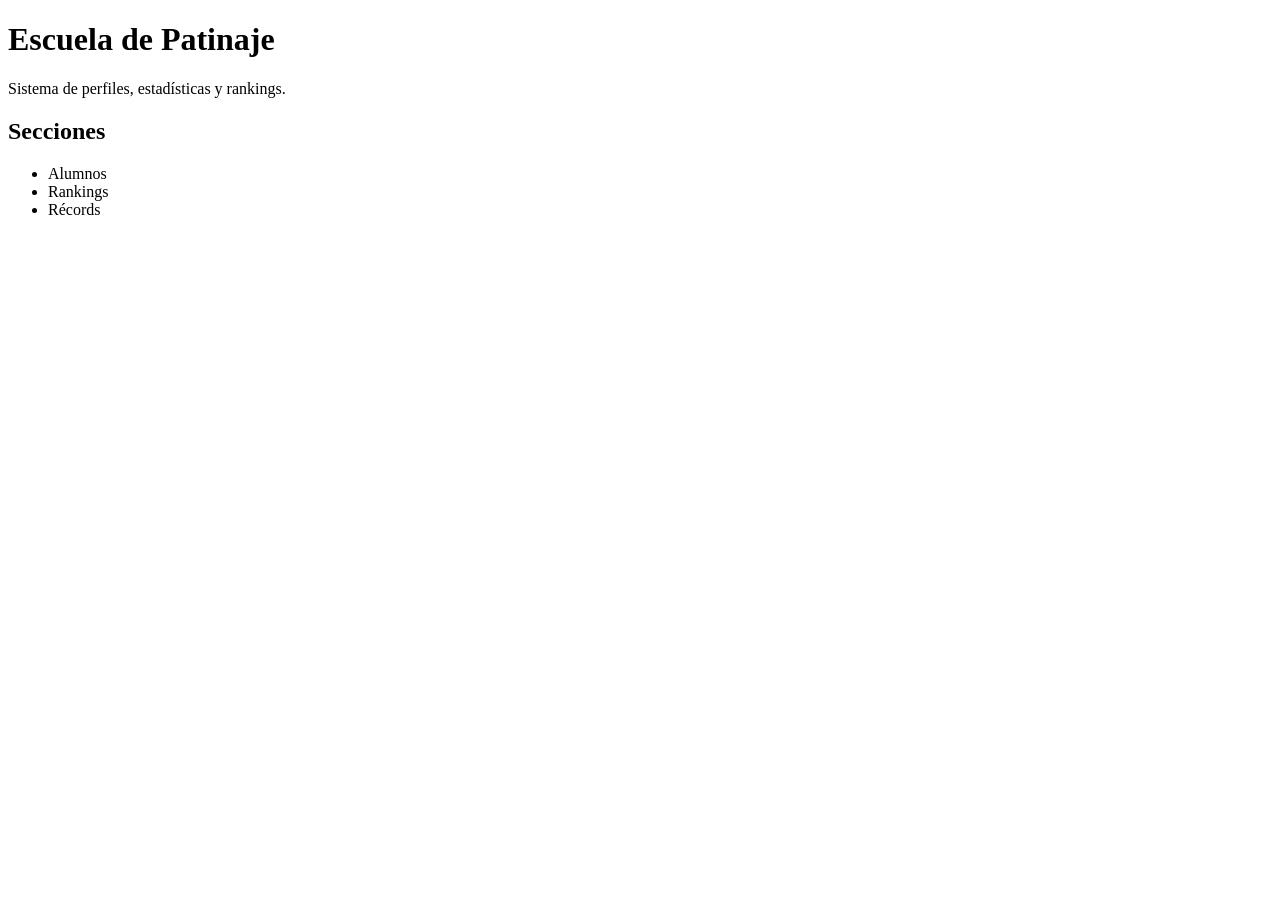
==== index.html @ f9ba1988 "Create index.html" ====
<!DOCTYPE html>
<html lang="es">
<head>
  <meta charset="UTF-8">
  <meta name="viewport" content="width=device-width, initial-scale=1.0">
  <title>Escuela de Patinaje</title>
</head>

<body>
  <h1>Escuela de Patinaje</h1>

  <p>Sistema de perfiles, estadísticas y rankings.</p>

  <h2>Secciones</h2>

  <ul>
    <li>Alumnos</li>
    <li>Rankings</li>
    <li>Récords</li>
  </ul>
</body>
</html>
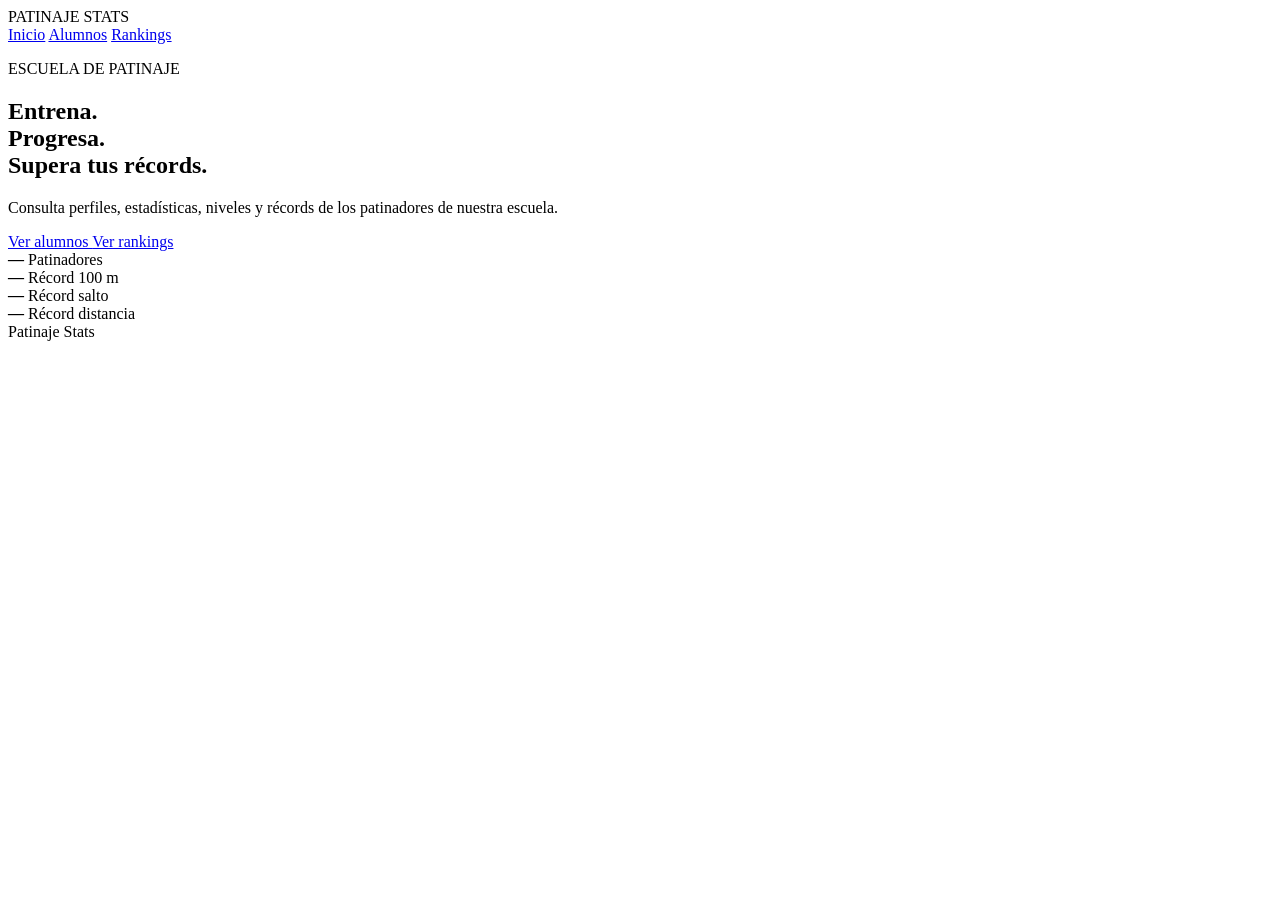
==== commit 49c96b28: "Update index.html" ====
--- a/index.html
+++ b/index.html
@@ -1,22 +1,89 @@
 <!DOCTYPE html>
 <html lang="es">
 <head>
-  <meta charset="UTF-8">
-  <meta name="viewport" content="width=device-width, initial-scale=1.0">
-  <title>Escuela de Patinaje</title>
+    <meta charset="UTF-8">
+    <meta name="viewport" content="width=device-width, initial-scale=1.0">
+
+    <title>Patinaje Stats</title>
+
+    <link rel="stylesheet" href="style.css">
 </head>
 
 <body>
-  <h1>Escuela de Patinaje</h1>
 
-  <p>Sistema de perfiles, estadísticas y rankings.</p>
+    <header>
+        <div class="logo">
+            PATINAJE <span>STATS</span>
+        </div>
 
-  <h2>Secciones</h2>
+        <nav>
+            <a href="index.html">Inicio</a>
+            <a href="alumnos.html">Alumnos</a>
+            <a href="rankings.html">Rankings</a>
+        </nav>
+    </header>
 
-  <ul>
-    <li>Alumnos</li>
-    <li>Rankings</li>
-    <li>Récords</li>
-  </ul>
+
+    <main>
+
+        <section class="hero">
+
+            <p class="etiqueta">ESCUELA DE PATINAJE</p>
+
+            <h1>
+                Entrena.<br>
+                Progresa.<br>
+                <span>Supera tus récords.</span>
+            </h1>
+
+            <p class="descripcion">
+                Consulta perfiles, estadísticas, niveles y récords
+                de los patinadores de nuestra escuela.
+            </p>
+
+            <div class="botones">
+                <a class="boton-principal" href="alumnos.html">
+                    Ver alumnos
+                </a>
+
+                <a class="boton-secundario" href="rankings.html">
+                    Ver rankings
+                </a>
+            </div>
+
+        </section>
+
+
+        <section class="resumen">
+
+            <div class="stat">
+                <strong>—</strong>
+                <span>Patinadores</span>
+            </div>
+
+            <div class="stat">
+                <strong>—</strong>
+                <span>Récord 100 m</span>
+            </div>
+
+            <div class="stat">
+                <strong>—</strong>
+                <span>Récord salto</span>
+            </div>
+
+            <div class="stat">
+                <strong>—</strong>
+                <span>Récord distancia</span>
+            </div>
+
+        </section>
+
+    </main>
+
+
+    <footer>
+        Patinaje Stats
+    </footer>
+
 </body>
 </html>
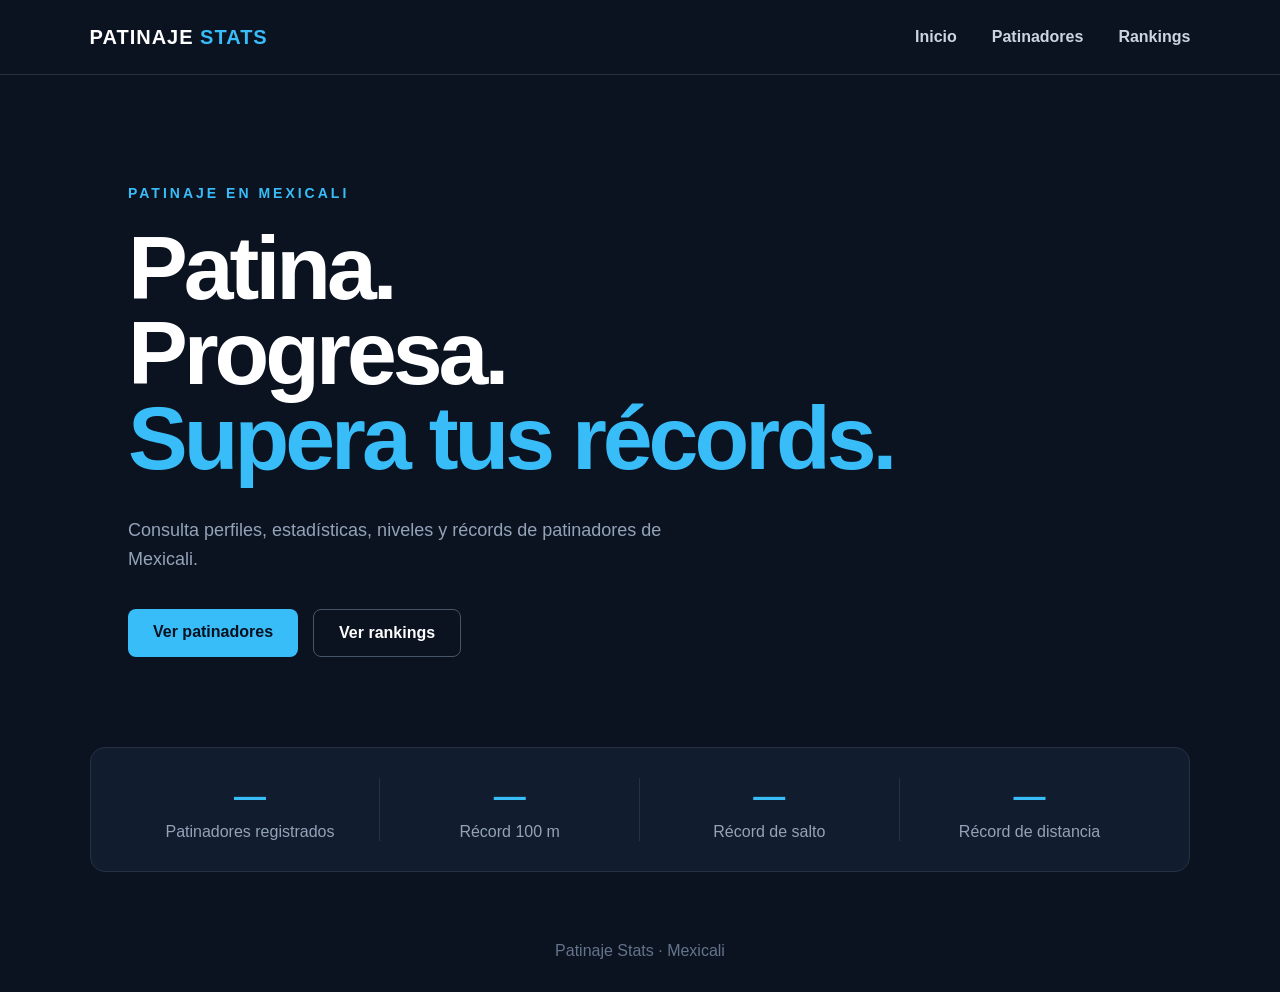
==== commit c5b2ae92: "Update index.html" ====
--- a/index.html
+++ b/index.html
@@ -18,7 +18,7 @@
 
         <nav>
             <a href="index.html">Inicio</a>
-            <a href="alumnos.html">Alumnos</a>
+            <a href="patinadores.html">Patinadores</a>
             <a href="rankings.html">Rankings</a>
         </nav>
     </header>
@@ -28,27 +28,29 @@
 
         <section class="hero">
 
-            <p class="etiqueta">ESCUELA DE PATINAJE</p>
+            <p class="etiqueta">PATINAJE EN MEXICALI</p>
 
             <h1>
-                Entrena.<br>
+                Patina.<br>
                 Progresa.<br>
                 <span>Supera tus récords.</span>
             </h1>
 
             <p class="descripcion">
                 Consulta perfiles, estadísticas, niveles y récords
-                de los patinadores de nuestra escuela.
+                de patinadores de Mexicali.
             </p>
 
             <div class="botones">
-                <a class="boton-principal" href="alumnos.html">
-                    Ver alumnos
+
+                <a class="boton-principal" href="patinadores.html">
+                    Ver patinadores
                 </a>
 
                 <a class="boton-secundario" href="rankings.html">
                     Ver rankings
                 </a>
+
             </div>
 
         </section>
@@ -58,7 +60,7 @@
 
             <div class="stat">
                 <strong>—</strong>
-                <span>Patinadores</span>
+                <span>Patinadores registrados</span>
             </div>
 
             <div class="stat">
@@ -68,12 +70,12 @@
 
             <div class="stat">
                 <strong>—</strong>
-                <span>Récord salto</span>
+                <span>Récord de salto</span>
             </div>
 
             <div class="stat">
                 <strong>—</strong>
-                <span>Récord distancia</span>
+                <span>Récord de distancia</span>
             </div>
 
         </section>
@@ -82,7 +84,7 @@
 
 
     <footer>
-        Patinaje Stats
+        Patinaje Stats · Mexicali
     </footer>
 
 </body>
--- a/style.css
+++ b/style.css
@@ -0,0 +1,272 @@
+* {
+    box-sizing: border-box;
+    margin: 0;
+    padding: 0;
+}
+
+body {
+    font-family: Arial, Helvetica, sans-serif;
+    background: #0b1220;
+    color: white;
+}
+
+header {
+    height: 75px;
+    padding: 0 7%;
+
+    display: flex;
+    align-items: center;
+    justify-content: space-between;
+
+    border-bottom: 1px solid #263244;
+}
+
+.logo {
+    font-size: 20px;
+    font-weight: 800;
+    letter-spacing: 1px;
+}
+
+.logo span {
+    color: #38bdf8;
+}
+
+nav {
+    display: flex;
+    gap: 35px;
+}
+
+nav a {
+    color: #cbd5e1;
+    text-decoration: none;
+    font-weight: 600;
+}
+
+nav a:hover {
+    color: #38bdf8;
+}
+
+main {
+    min-height: calc(100vh - 125px);
+}
+
+.hero {
+    padding: 110px 10% 90px;
+    max-width: 1100px;
+}
+
+.etiqueta {
+    color: #38bdf8;
+    font-size: 14px;
+    font-weight: bold;
+    letter-spacing: 3px;
+    margin-bottom: 25px;
+}
+
+.hero h1 {
+    font-size: clamp(50px, 7vw, 90px);
+    line-height: 0.95;
+    letter-spacing: -4px;
+}
+
+.hero h1 span {
+    color: #38bdf8;
+}
+
+.descripcion {
+    color: #94a3b8;
+    max-width: 550px;
+    font-size: 18px;
+    line-height: 1.6;
+    margin-top: 35px;
+}
+
+.botones {
+    display: flex;
+    gap: 15px;
+    margin-top: 35px;
+}
+
+.botones a {
+    padding: 14px 25px;
+    border-radius: 8px;
+    text-decoration: none;
+    font-weight: bold;
+}
+
+.boton-principal {
+    background: #38bdf8;
+    color: #07111f;
+}
+
+.boton-secundario {
+    border: 1px solid #475569;
+    color: white;
+}
+
+.resumen {
+    margin: 0 7% 70px;
+    padding: 30px;
+
+    display: grid;
+    grid-template-columns: repeat(4, 1fr);
+
+    background: #111c2e;
+    border: 1px solid #263244;
+    border-radius: 15px;
+}
+
+.stat {
+    text-align: center;
+    border-right: 1px solid #263244;
+}
+
+.stat:last-child {
+    border-right: none;
+}
+
+.stat strong {
+    display: block;
+    font-size: 32px;
+    color: #38bdf8;
+}
+
+.stat span {
+    display: block;
+    margin-top: 8px;
+    color: #94a3b8;
+}
+
+footer {
+    height: 50px;
+    text-align: center;
+    color: #64748b;
+}
+
+
+/* CELULARES */
+
+@media (max-width: 700px) {
+
+    header {
+        padding: 0 5%;
+    }
+
+    nav {
+        gap: 12px;
+    }
+
+    nav a {
+        font-size: 13px;
+    }
+
+    .hero {
+        padding: 80px 7% 60px;
+    }
+
+    .hero h1 {
+        letter-spacing: -2px;
+    }
+
+    .resumen {
+        grid-template-columns: repeat(2, 1fr);
+        gap: 30px;
+    }
+
+    .stat {
+        border-right: none;
+    }
+}
+
+/* =========================
+   PÁGINA DE ALUMNOS
+========================= */
+
+.pagina {
+    padding: 70px 7%;
+}
+
+.encabezado-pagina {
+    max-width: 700px;
+    margin-bottom: 50px;
+}
+
+.encabezado-pagina h1 {
+    font-size: 55px;
+    margin-bottom: 15px;
+}
+
+.encabezado-pagina > p:last-child {
+    color: #94a3b8;
+    font-size: 18px;
+    line-height: 1.6;
+}
+
+.grid-alumnos {
+    display: grid;
+
+    grid-template-columns:
+        repeat(auto-fill, minmax(250px, 1fr));
+
+    gap: 25px;
+}
+
+.tarjeta-alumno {
+    background: #111c2e;
+    border: 1px solid #263244;
+    border-radius: 15px;
+    overflow: hidden;
+
+    color: white;
+    text-decoration: none;
+
+    transition:
+        transform 0.2s ease,
+        border-color 0.2s ease;
+}
+
+.tarjeta-alumno:hover {
+    transform: translateY(-5px);
+    border-color: #38bdf8;
+}
+
+.tarjeta-alumno img {
+    width: 100%;
+    aspect-ratio: 1 / 1;
+
+    object-fit: cover;
+    display: block;
+}
+
+.contenido-tarjeta {
+    padding: 20px;
+}
+
+.contenido-tarjeta h2 {
+    font-size: 24px;
+    margin-bottom: 10px;
+}
+
+.contenido-tarjeta p {
+    color: #94a3b8;
+    line-height: 1.5;
+    min-height: 70px;
+}
+
+.nivel-destacado {
+    margin-top: 20px;
+    padding-top: 15px;
+
+    border-top: 1px solid #263244;
+
+    display: flex;
+    justify-content: space-between;
+    align-items: center;
+
+    color: #94a3b8;
+}
+
+.nivel-destacado strong {
+    font-size: 28px;
+    color: #38bdf8;
+}
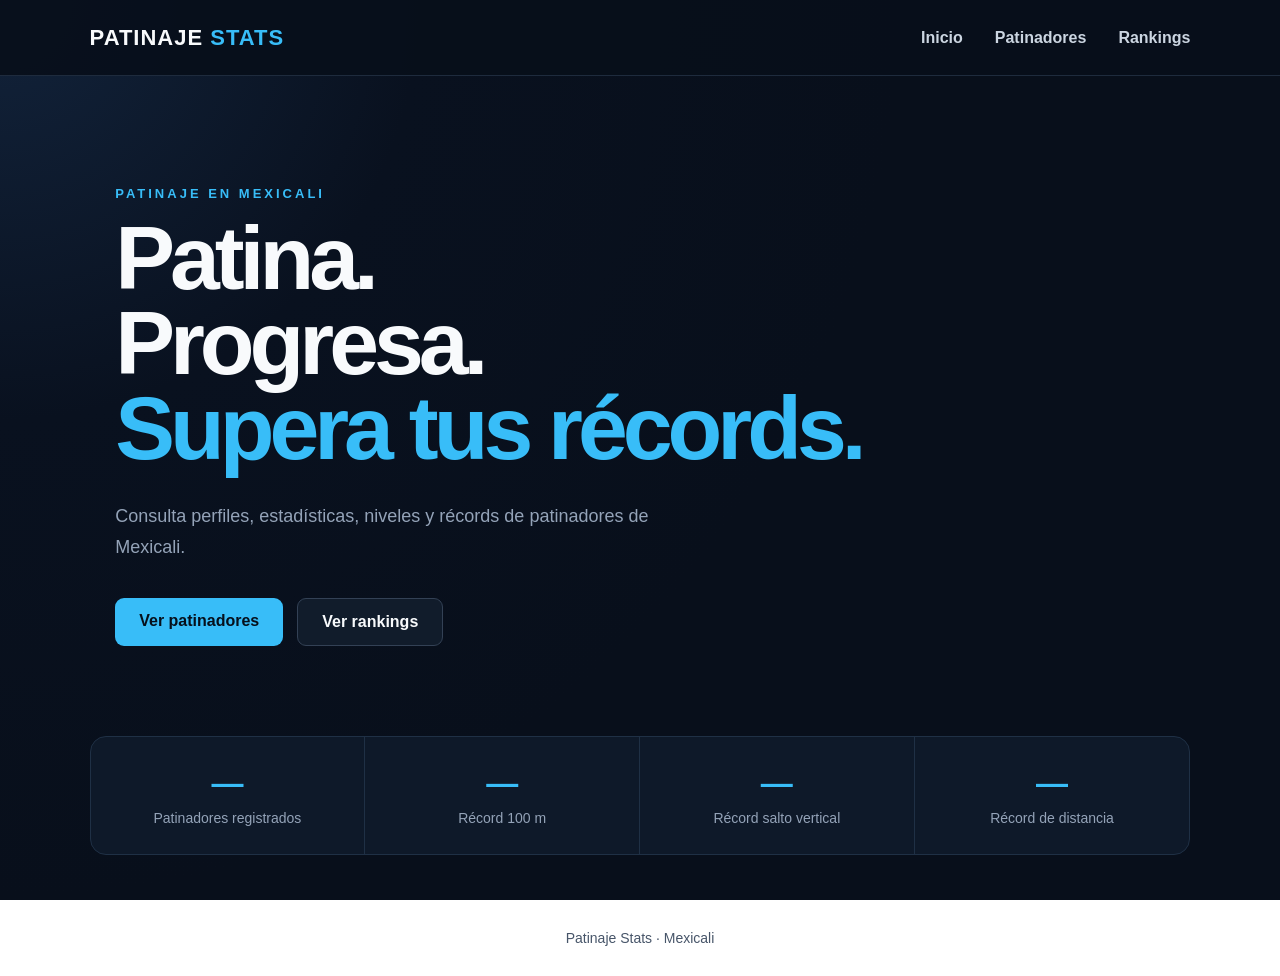
==== commit 88d3cf7d: "Update index.html" ====
--- a/index.html
+++ b/index.html
@@ -28,7 +28,9 @@
 
         <section class="hero">
 
-            <p class="etiqueta">PATINAJE EN MEXICALI</p>
+            <p class="etiqueta">
+                PATINAJE EN MEXICALI
+            </p>
 
             <h1>
                 Patina.<br>
@@ -43,11 +45,15 @@
 
             <div class="botones">
 
-                <a class="boton-principal" href="patinadores.html">
+                <a
+                    class="boton-principal"
+                    href="patinadores.html">
                     Ver patinadores
                 </a>
 
-                <a class="boton-secundario" href="rankings.html">
+                <a
+                    class="boton-secundario"
+                    href="rankings.html">
                     Ver rankings
                 </a>
 
@@ -59,23 +65,54 @@
         <section class="resumen">
 
             <div class="stat">
-                <strong>—</strong>
-                <span>Patinadores registrados</span>
+
+                <strong id="total-patinadores">
+                    —
+                </strong>
+
+                <span>
+                    Patinadores registrados
+                </span>
+
             </div>
 
+
             <div class="stat">
-                <strong>—</strong>
-                <span>Récord 100 m</span>
+
+                <strong id="record-100m">
+                    —
+                </strong>
+
+                <span>
+                    Récord 100 m
+                </span>
+
             </div>
 
+
             <div class="stat">
-                <strong>—</strong>
-                <span>Récord de salto</span>
+
+                <strong id="record-salto">
+                    —
+                </strong>
+
+                <span>
+                    Récord salto vertical
+                </span>
+
             </div>
 
+
             <div class="stat">
-                <strong>—</strong>
-                <span>Récord de distancia</span>
+
+                <strong id="record-distancia">
+                    —
+                </strong>
+
+                <span>
+                    Récord de distancia
+                </span>
+
             </div>
 
         </section>
@@ -87,5 +124,9 @@
         Patinaje Stats · Mexicali
     </footer>
 
+
+    <script src="patinadores.js"></script>
+    <script src="inicio.js"></script>
+
 </body>
 </html>
--- a/style.css
+++ b/style.css
@@ -1,29 +1,67 @@
+/* =========================================================
+   PATINAJE STATS
+   ========================================================= */
+
+
+/* ---------- CONFIGURACIÓN GENERAL ---------- */
+
 * {
     box-sizing: border-box;
     margin: 0;
     padding: 0;
 }
 
+html {
+    scroll-behavior: smooth;
+}
+
 body {
     font-family: Arial, Helvetica, sans-serif;
-    background: #0b1220;
-    color: white;
-}
+
+    background:
+        radial-gradient(
+            circle at top left,
+            #12233b 0,
+            #09111f 420px,
+            #080f1b 900px
+        );
+
+    background-attachment: fixed;
+
+    color: #f8fafc;
+
+    min-height: 100vh;
+}
+
+
+/* =========================================================
+   HEADER
+   ========================================================= */
 
 header {
-    height: 75px;
+    height: 76px;
+
     padding: 0 7%;
 
     display: flex;
     align-items: center;
     justify-content: space-between;
 
-    border-bottom: 1px solid #263244;
+    background: rgba(8, 15, 27, 0.94);
+
+    border-bottom: 1px solid #1e2b3d;
+
+    position: sticky;
+    top: 0;
+
+    z-index: 100;
 }
 
 .logo {
-    font-size: 20px;
-    font-weight: 800;
+    font-size: 22px;
+
+    font-weight: 900;
+
     letter-spacing: 1px;
 }
 
@@ -33,40 +71,76 @@
 
 nav {
     display: flex;
-    gap: 35px;
+
+    gap: 32px;
 }
 
 nav a {
     color: #cbd5e1;
+
     text-decoration: none;
+
     font-weight: 600;
+
+    transition: color 0.2s;
 }
 
 nav a:hover {
     color: #38bdf8;
 }
 
-main {
-    min-height: calc(100vh - 125px);
-}
-
-.hero {
-    padding: 110px 10% 90px;
-    max-width: 1100px;
-}
+
+/* =========================================================
+   ELEMENTOS GENERALES
+   ========================================================= */
 
 .etiqueta {
     color: #38bdf8;
+
+    font-size: 13px;
+
+    font-weight: 800;
+
+    letter-spacing: 3px;
+
+    text-transform: uppercase;
+
+    margin-bottom: 15px;
+}
+
+footer {
+    padding: 30px;
+
+    text-align: center;
+
+    color: #475569;
+
     font-size: 14px;
-    font-weight: bold;
-    letter-spacing: 3px;
-    margin-bottom: 25px;
+}
+
+
+/* =========================================================
+   INICIO
+   ========================================================= */
+
+main {
+    min-height: calc(100vh - 76px);
+}
+
+.hero {
+    padding: 110px 9% 90px;
+
+    max-width: 1200px;
 }
 
 .hero h1 {
-    font-size: clamp(50px, 7vw, 90px);
+    font-size: clamp(55px, 7vw, 95px);
+
     line-height: 0.95;
-    letter-spacing: -4px;
+
+    letter-spacing: -5px;
+
+    font-weight: 900;
 }
 
 .hero h1 span {
@@ -74,51 +148,82 @@
 }
 
 .descripcion {
+    max-width: 580px;
+
+    margin-top: 30px;
+
     color: #94a3b8;
-    max-width: 550px;
+
     font-size: 18px;
-    line-height: 1.6;
-    margin-top: 35px;
+
+    line-height: 1.7;
 }
 
 .botones {
     display: flex;
-    gap: 15px;
+
+    gap: 14px;
+
     margin-top: 35px;
 }
 
 .botones a {
-    padding: 14px 25px;
-    border-radius: 8px;
+    padding: 14px 24px;
+
+    border-radius: 9px;
+
+    font-weight: 700;
+
     text-decoration: none;
-    font-weight: bold;
+
+    transition:
+        transform 0.2s,
+        background 0.2s;
+}
+
+.botones a:hover {
+    transform: translateY(-2px);
 }
 
 .boton-principal {
     background: #38bdf8;
-    color: #07111f;
+
+    color: #06101c;
 }
 
 .boton-secundario {
-    border: 1px solid #475569;
-    color: white;
-}
+    color: #f8fafc;
+
+    border: 1px solid #334155;
+
+    background: #111c2b;
+}
+
+
+/* ---------- RESUMEN INICIO ---------- */
 
 .resumen {
-    margin: 0 7% 70px;
-    padding: 30px;
+    margin: 0 7% 80px;
 
     display: grid;
+
     grid-template-columns: repeat(4, 1fr);
 
-    background: #111c2e;
-    border: 1px solid #263244;
-    border-radius: 15px;
+    background: #0e1929;
+
+    border: 1px solid #1f3045;
+
+    border-radius: 16px;
+
+    overflow: hidden;
 }
 
 .stat {
+    padding: 28px 20px;
+
     text-align: center;
-    border-right: 1px solid #263244;
+
+    border-right: 1px solid #1f3045;
 }
 
 .stat:last-child {
@@ -127,33 +232,643 @@
 
 .stat strong {
     display: block;
+
+    color: #38bdf8;
+
     font-size: 32px;
-    color: #38bdf8;
 }
 
 .stat span {
     display: block;
+
     margin-top: 8px;
+
     color: #94a3b8;
-}
-
-footer {
-    height: 50px;
+
+    font-size: 14px;
+}
+
+
+/* =========================================================
+   PÁGINA DE PATINADORES
+   ========================================================= */
+
+.pagina {
+    width: min(1250px, 90%);
+
+    margin: auto;
+
+    padding: 75px 0 100px;
+}
+
+.encabezado-pagina {
+    margin-bottom: 45px;
+
+    max-width: 750px;
+}
+
+.encabezado-pagina h1 {
+    font-size: clamp(42px, 6vw, 68px);
+
+    letter-spacing: -3px;
+
+    margin-bottom: 15px;
+}
+
+.encabezado-pagina > p:last-child {
+    color: #94a3b8;
+
+    font-size: 18px;
+
+    line-height: 1.6;
+}
+
+
+/* ---------- TARJETAS ---------- */
+
+.grid-alumnos {
+    display: grid;
+
+    grid-template-columns:
+        repeat(auto-fill, minmax(260px, 1fr));
+
+    gap: 24px;
+}
+
+.tarjeta-alumno {
+    background: #101c2d;
+
+    border: 1px solid #213149;
+
+    border-radius: 17px;
+
+    overflow: hidden;
+
+    color: white;
+
+    text-decoration: none;
+
+    transition:
+        transform 0.2s ease,
+        border-color 0.2s ease,
+        box-shadow 0.2s ease;
+}
+
+.tarjeta-alumno:hover {
+    transform: translateY(-5px);
+
+    border-color: #38bdf8;
+
+    box-shadow:
+        0 15px 40px rgba(0, 0, 0, 0.25);
+}
+
+.tarjeta-alumno img {
+    display: block;
+
+    width: 100%;
+
+    aspect-ratio: 1 / 1;
+
+    object-fit: cover;
+}
+
+.foto-placeholder {
+    width: 100%;
+
+    aspect-ratio: 1 / 1;
+
+    display: flex;
+
+    align-items: center;
+
+    justify-content: center;
+
+    background:
+        linear-gradient(
+            135deg,
+            #172a44,
+            #101c2d
+        );
+
+    color: #38bdf8;
+
+    font-size: 90px;
+
+    font-weight: 900;
+}
+
+.contenido-tarjeta {
+    padding: 22px;
+}
+
+.contenido-tarjeta h2 {
+    font-size: 25px;
+
+    margin-bottom: 12px;
+}
+
+.contenido-tarjeta p {
+    color: #94a3b8;
+
+    line-height: 1.55;
+
+    font-size: 15px;
+
+    min-height: 70px;
+}
+
+.modalidades-tarjeta {
+    display: flex;
+
+    flex-wrap: wrap;
+
+    gap: 6px;
+
+    margin-bottom: 15px;
+}
+
+.modalidades-tarjeta span,
+.modalidades-perfil span {
+    padding: 5px 10px;
+
+    border-radius: 20px;
+
+    background: rgba(56, 189, 248, 0.08);
+
+    border: 1px solid rgba(56, 189, 248, 0.22);
+
+    color: #38bdf8;
+
+    font-size: 12px;
+
+    font-weight: 700;
+}
+
+.nivel-destacado {
+    display: flex;
+
+    justify-content: space-between;
+
+    align-items: center;
+
+    margin-top: 18px;
+
+    padding-top: 17px;
+
+    border-top: 1px solid #26364d;
+
+    color: #94a3b8;
+}
+
+.nivel-destacado strong {
+    color: #38bdf8;
+
+    font-size: 30px;
+}
+
+
+/* =========================================================
+   PERFIL
+   ========================================================= */
+
+.pagina-perfil {
+    width: min(1200px, 90%);
+
+    margin: auto;
+
+    padding: 45px 0 100px;
+}
+
+.volver {
+    display: inline-flex;
+
+    align-items: center;
+
+    margin-bottom: 28px;
+
+    color: #94a3b8;
+
+    text-decoration: none;
+
+    font-size: 14px;
+}
+
+.volver:hover {
+    color: #38bdf8;
+}
+
+
+/* ---------- CABECERA PERFIL ---------- */
+
+.perfil-superior {
+    display: flex;
+
+    align-items: center;
+
+    gap: 45px;
+
+    padding: 32px;
+
+    background: #0e1929;
+
+    border: 1px solid #203047;
+
+    border-radius: 20px;
+
+    overflow: hidden;
+}
+
+
+/*
+   ESTA ES LA REGLA IMPORTANTE:
+   LA FOTO NO PUEDE SER MÁS GRANDE QUE 260 PX.
+*/
+
+.perfil-foto-contenedor {
+    width: 260px;
+
+    min-width: 260px;
+
+    height: 260px;
+
+    flex: 0 0 260px;
+}
+
+#perfil-foto {
+    width: 260px;
+
+    height: 260px;
+
+    border-radius: 16px;
+
+    overflow: hidden;
+
+    border: 1px solid #2b405b;
+
+    background: #132239;
+}
+
+#perfil-foto img {
+    width: 100%;
+
+    height: 100%;
+
+    object-fit: cover;
+
+    display: block;
+}
+
+
+/*
+   Sobrescribe el placeholder general para el perfil.
+*/
+
+#perfil-foto .foto-placeholder {
+    width: 260px;
+
+    height: 260px;
+
+    aspect-ratio: auto;
+
+    display: flex;
+
+    align-items: center;
+
+    justify-content: center;
+
+    font-size: 105px;
+
+    background:
+        linear-gradient(
+            145deg,
+            #19314e,
+            #101c2d
+        );
+}
+
+.perfil-info {
+    flex: 1;
+
+    min-width: 0;
+}
+
+.perfil-info .etiqueta {
+    margin-bottom: 10px;
+}
+
+.perfil-info h1 {
+    font-size: clamp(42px, 6vw, 72px);
+
+    line-height: 1;
+
+    letter-spacing: -3px;
+
+    margin-bottom: 18px;
+}
+
+.modalidades-perfil {
+    display: flex;
+
+    flex-wrap: wrap;
+
+    gap: 7px;
+
+    margin-bottom: 20px;
+}
+
+.perfil-descripcion {
+    color: #9aa9bd;
+
+    font-size: 17px;
+
+    line-height: 1.65;
+
+    max-width: 650px;
+}
+
+.dato-extra {
+    display: inline-flex;
+
+    flex-direction: column;
+
+    gap: 4px;
+
+    margin-top: 22px;
+
+    padding: 11px 15px;
+
+    border-radius: 9px;
+
+    background: #121f31;
+}
+
+.dato-extra span {
+    color: #64748b;
+
+    font-size: 12px;
+}
+
+.dato-extra strong {
+    color: #e2e8f0;
+
+    font-size: 16px;
+}
+
+
+/* =========================================================
+   SECCIONES DEL PERFIL
+   ========================================================= */
+
+.seccion-perfil {
+    margin-top: 65px;
+}
+
+.titulo-seccion {
+    margin-bottom: 25px;
+}
+
+.titulo-seccion .etiqueta {
+    margin-bottom: 8px;
+}
+
+.titulo-seccion h2 {
+    font-size: 36px;
+
+    letter-spacing: -1px;
+}
+
+
+/* =========================================================
+   ESTADÍSTICAS
+   ========================================================= */
+
+.grid-estadisticas {
+    display: grid;
+
+    grid-template-columns: repeat(3, 1fr);
+
+    gap: 14px;
+}
+
+.tarjeta-estadistica {
+    min-height: 135px;
+
+    padding: 20px;
+
+    display: flex;
+
+    flex-direction: column;
+
+    justify-content: center;
+
+    background: #0e1929;
+
+    border: 1px solid #203047;
+
+    border-radius: 14px;
+}
+
+.tarjeta-estadistica span {
+    color: #8fa0b7;
+
+    font-size: 13px;
+
+    font-weight: 600;
+}
+
+.tarjeta-estadistica strong {
+    color: #f8fafc;
+
+    font-size: 32px;
+
+    margin-top: 9px;
+
+    line-height: 1;
+}
+
+.tarjeta-estadistica small {
+    color: #38bdf8;
+
+    margin-top: 7px;
+
+    font-size: 12px;
+}
+
+
+/* =========================================================
+   HABILIDADES + RADAR
+   ========================================================= */
+
+.habilidades-contenedor {
+    display: grid;
+
+    grid-template-columns: 360px minmax(0, 1fr);
+
+    gap: 35px;
+
+    align-items: stretch;
+}
+
+.lista-habilidades {
+    background: #0e1929;
+
+    border: 1px solid #203047;
+
+    border-radius: 16px;
+
+    overflow: hidden;
+}
+
+.habilidad {
+    min-height: 72px;
+
+    padding: 14px 20px;
+
+    display: flex;
+
+    align-items: center;
+
+    justify-content: space-between;
+
+    border-bottom: 1px solid #203047;
+}
+
+.habilidad:last-child {
+    border-bottom: none;
+}
+
+.habilidad span {
+    color: #cbd5e1;
+
+    font-weight: 600;
+}
+
+.habilidad strong {
+    width: 45px;
+
+    height: 45px;
+
+    display: flex;
+
+    align-items: center;
+
+    justify-content: center;
+
+    border-radius: 10px;
+
+    color: #38bdf8;
+
+    background: rgba(56, 189, 248, 0.08);
+
+    border: 1px solid rgba(56, 189, 248, 0.2);
+
+    font-size: 26px;
+}
+
+.radar-contenedor {
+    width: 100%;
+
+    height: 445px;
+
+    padding: 20px;
+
+    background: #0e1929;
+
+    border: 1px solid #203047;
+
+    border-radius: 16px;
+}
+
+.radar-contenedor canvas {
+    width: 100% !important;
+
+    height: 100% !important;
+}
+
+
+/* =========================================================
+   PERFIL NO ENCONTRADO
+   ========================================================= */
+
+.perfil-no-encontrado {
+    min-height: 500px;
+
+    display: flex;
+
+    flex-direction: column;
+
+    align-items: center;
+
+    justify-content: center;
+
     text-align: center;
-    color: #64748b;
-}
-
-
-/* CELULARES */
+}
+
+.perfil-no-encontrado h1 {
+    font-size: 45px;
+
+    margin-bottom: 12px;
+}
+
+.perfil-no-encontrado p {
+    color: #94a3b8;
+
+    margin-bottom: 20px;
+}
+
+.perfil-no-encontrado a {
+    color: #38bdf8;
+
+    text-decoration: none;
+}
+
+
+/* =========================================================
+   TABLET
+   ========================================================= */
+
+@media (max-width: 900px) {
+
+    .resumen {
+        grid-template-columns: repeat(2, 1fr);
+    }
+
+    .stat:nth-child(2) {
+        border-right: none;
+    }
+
+    .grid-estadisticas {
+        grid-template-columns: repeat(2, 1fr);
+    }
+
+    .habilidades-contenedor {
+        grid-template-columns: 1fr;
+    }
+
+}
+
+
+/* =========================================================
+   CELULAR
+   ========================================================= */
 
 @media (max-width: 700px) {
 
     header {
-        padding: 0 5%;
+        height: auto;
+
+        min-height: 70px;
+
+        padding: 15px 5%;
+
+        flex-direction: column;
+
+        gap: 13px;
     }
 
     nav {
-        gap: 12px;
+        gap: 18px;
     }
 
     nav a {
@@ -161,112 +876,472 @@
     }
 
     .hero {
-        padding: 80px 7% 60px;
+        padding: 75px 7% 55px;
     }
 
     .hero h1 {
-        letter-spacing: -2px;
+        letter-spacing: -3px;
+    }
+
+    .botones {
+        flex-direction: column;
+
+        align-items: flex-start;
     }
 
     .resumen {
-        grid-template-columns: repeat(2, 1fr);
-        gap: 30px;
+        margin: 0 5% 50px;
+
+        grid-template-columns: 1fr 1fr;
     }
 
     .stat {
         border-right: none;
-    }
-}
-
-/* =========================
-   PÁGINA DE ALUMNOS
-========================= */
-
-.pagina {
-    padding: 70px 7%;
-}
-
-.encabezado-pagina {
-    max-width: 700px;
-    margin-bottom: 50px;
-}
-
-.encabezado-pagina h1 {
-    font-size: 55px;
-    margin-bottom: 15px;
-}
-
-.encabezado-pagina > p:last-child {
-    color: #94a3b8;
-    font-size: 18px;
-    line-height: 1.6;
-}
-
-.grid-alumnos {
-    display: grid;
+
+        border-bottom: 1px solid #1f3045;
+    }
+
+
+    /* PERFIL */
+
+    .pagina-perfil {
+        width: 92%;
+
+        padding-top: 30px;
+    }
+
+    .perfil-superior {
+        flex-direction: column;
+
+        align-items: flex-start;
+
+        gap: 25px;
+
+        padding: 22px;
+    }
+
+    .perfil-foto-contenedor {
+        width: 170px;
+
+        min-width: 170px;
+
+        height: 170px;
+
+        flex-basis: 170px;
+    }
+
+    #perfil-foto {
+        width: 170px;
+
+        height: 170px;
+    }
+
+    #perfil-foto .foto-placeholder {
+        width: 170px;
+
+        height: 170px;
+
+        font-size: 70px;
+    }
+
+    .perfil-info h1 {
+        font-size: 44px;
+
+        letter-spacing: -2px;
+    }
+
+    .grid-estadisticas {
+        grid-template-columns: 1fr 1fr;
+    }
+
+    .tarjeta-estadistica {
+        min-height: 120px;
+
+        padding: 16px;
+    }
+
+    .tarjeta-estadistica strong {
+        font-size: 26px;
+    }
+
+    .radar-contenedor {
+        height: 350px;
+    }
+
+}
+
+
+/* =========================================================
+   CELULARES PEQUEÑOS
+   ========================================================= */
+
+@media (max-width: 450px) {
+
+    .grid-estadisticas {
+        grid-template-columns: 1fr;
+    }
+
+    .grid-alumnos {
+        grid-template-columns: 1fr;
+    }
+
+}
+
+/* =========================================================
+   FIX DEFINITIVO DE RANKINGS
+   ========================================================= */
+
+.rankings-grid {
+    display: grid !important;
+    grid-template-columns: repeat(2, minmax(0, 1fr)) !important;
+    gap: 24px !important;
+    margin-top: 30px;
+}
+
+
+.ranking-card {
+    display: block;
+
+    background: #0e1929 !important;
+
+    border: 1px solid #203047 !important;
+
+    border-radius: 18px !important;
+
+    overflow: hidden !important;
+
+    box-shadow:
+        0 10px 30px rgba(0, 0, 0, 0.18);
+}
+
+
+/* CABECERA DE CADA RANKING */
+
+.ranking-header {
+    min-height: 105px;
+
+    padding: 24px !important;
+
+    display: flex !important;
+
+    align-items: center !important;
+
+    justify-content: space-between !important;
+
+    border-bottom:
+        1px solid #203047 !important;
+}
+
+
+.etiqueta-ranking {
+    color: #38bdf8 !important;
+
+    font-size: 11px !important;
+
+    font-weight: 900 !important;
+
+    letter-spacing: 2px !important;
+
+    margin-bottom: 6px !important;
+}
+
+
+.ranking-header h2 {
+    color: #f8fafc !important;
+
+    font-size: 27px !important;
+
+    margin: 0 !important;
+}
+
+
+.ranking-icono {
+    width: 48px !important;
+
+    height: 48px !important;
+
+    flex: 0 0 48px;
+
+    display: flex !important;
+
+    align-items: center !important;
+
+    justify-content: center !important;
+
+    border-radius: 12px !important;
+
+    background:
+        rgba(56, 189, 248, 0.08) !important;
+
+    border:
+        1px solid
+        rgba(56, 189, 248, 0.18) !important;
+
+    color: #38bdf8 !important;
+
+    font-size: 24px !important;
+}
+
+
+/* LISTA */
+
+.ranking-lista {
+    display: block !important;
+}
+
+
+.ranking-fila {
+    min-height: 76px !important;
+
+    padding: 12px 20px !important;
+
+    display: grid !important;
 
     grid-template-columns:
-        repeat(auto-fill, minmax(250px, 1fr));
-
-    gap: 25px;
-}
-
-.tarjeta-alumno {
-    background: #111c2e;
-    border: 1px solid #263244;
-    border-radius: 15px;
+        44px
+        46px
+        minmax(0, 1fr)
+        auto !important;
+
+    align-items: center !important;
+
+    gap: 12px !important;
+
+    width: 100%;
+
+    color: #f8fafc !important;
+
+    text-decoration: none !important;
+
+    border-bottom:
+        1px solid #1d2c40 !important;
+
+    background: transparent;
+
+    transition:
+        background 0.2s ease,
+        transform 0.2s ease;
+}
+
+
+.ranking-fila:last-child {
+    border-bottom: none !important;
+}
+
+
+.ranking-fila:hover {
+    background:
+        rgba(56, 189, 248, 0.055) !important;
+}
+
+
+/* POSICIÓN */
+
+.ranking-posicion {
+    width: 38px;
+
+    text-align: center;
+
+    color: #94a3b8 !important;
+
+    font-size: 18px !important;
+
+    font-weight: 900 !important;
+}
+
+
+/* FOTO */
+
+.ranking-avatar {
+    width: 42px !important;
+
+    height: 42px !important;
+}
+
+
+.ranking-avatar img {
+    width: 42px !important;
+
+    height: 42px !important;
+
+    object-fit: cover !important;
+
+    border-radius: 50% !important;
+
+    display: block !important;
+}
+
+
+.ranking-inicial {
+    width: 42px !important;
+
+    height: 42px !important;
+
+    display: flex !important;
+
+    align-items: center !important;
+
+    justify-content: center !important;
+
+    border-radius: 50% !important;
+
+    background:
+        linear-gradient(
+            145deg,
+            #19314e,
+            #101c2d
+        ) !important;
+
+    border:
+        1px solid #2b405b !important;
+
+    color: #38bdf8 !important;
+
+    font-weight: 900 !important;
+
+    text-decoration: none !important;
+}
+
+
+/* NOMBRE */
+
+.ranking-nombre {
+    color: #f8fafc !important;
+
+    font-size: 15px !important;
+
+    font-weight: 700 !important;
+
     overflow: hidden;
 
-    color: white;
-    text-decoration: none;
-
-    transition:
-        transform 0.2s ease,
-        border-color 0.2s ease;
-}
-
-.tarjeta-alumno:hover {
-    transform: translateY(-5px);
-    border-color: #38bdf8;
-}
-
-.tarjeta-alumno img {
-    width: 100%;
-    aspect-ratio: 1 / 1;
-
-    object-fit: cover;
-    display: block;
-}
-
-.contenido-tarjeta {
-    padding: 20px;
-}
-
-.contenido-tarjeta h2 {
-    font-size: 24px;
-    margin-bottom: 10px;
-}
-
-.contenido-tarjeta p {
-    color: #94a3b8;
-    line-height: 1.5;
-    min-height: 70px;
-}
-
-.nivel-destacado {
-    margin-top: 20px;
-    padding-top: 15px;
-
-    border-top: 1px solid #263244;
-
-    display: flex;
-    justify-content: space-between;
-    align-items: center;
-
-    color: #94a3b8;
-}
-
-.nivel-destacado strong {
-    font-size: 28px;
-    color: #38bdf8;
-}
+    text-overflow: ellipsis;
+
+    white-space: nowrap;
+}
+
+
+/* MARCA */
+
+.ranking-valor {
+    color: #38bdf8 !important;
+
+    font-size: 18px !important;
+
+    font-weight: 900 !important;
+
+    white-space: nowrap !important;
+
+    text-align: right;
+}
+
+
+/* QUITAR MORADO DE LINKS */
+
+.ranking-card a,
+.ranking-card a:visited,
+.ranking-card a:active {
+    color: inherit !important;
+
+    text-decoration: none !important;
+}
+
+
+/* SIN REGISTROS */
+
+.ranking-vacio {
+    padding: 40px 25px !important;
+
+    color: #64748b !important;
+
+    text-align: center !important;
+
+    font-size: 14px;
+}
+
+
+/* =========================================================
+   PODIO
+   ========================================================= */
+
+.ranking-fila:nth-child(1) {
+    background:
+        linear-gradient(
+            90deg,
+            rgba(250, 204, 21, 0.07),
+            transparent
+        );
+}
+
+
+.ranking-fila:nth-child(2) {
+    background:
+        linear-gradient(
+            90deg,
+            rgba(203, 213, 225, 0.05),
+            transparent
+        );
+}
+
+
+.ranking-fila:nth-child(3) {
+    background:
+        linear-gradient(
+            90deg,
+            rgba(180, 83, 9, 0.05),
+            transparent
+        );
+}
+
+
+/* =========================================================
+   RESPONSIVE
+   ========================================================= */
+
+@media (max-width: 900px) {
+
+    .rankings-grid {
+        grid-template-columns: 1fr !important;
+    }
+
+}
+
+
+@media (max-width: 520px) {
+
+    .ranking-header {
+        padding: 20px !important;
+    }
+
+    .ranking-header h2 {
+        font-size: 23px !important;
+    }
+
+    .ranking-fila {
+        grid-template-columns:
+            34px
+            40px
+            minmax(0, 1fr)
+            auto !important;
+
+        gap: 9px !important;
+
+        padding: 10px 13px !important;
+    }
+
+    .ranking-avatar,
+    .ranking-avatar img,
+    .ranking-inicial {
+        width: 38px !important;
+
+        height: 38px !important;
+    }
+
+    .ranking-nombre {
+        font-size: 13px !important;
+    }
+
+    .ranking-valor {
+        font-size: 14px !important;
+    }
+
+}
